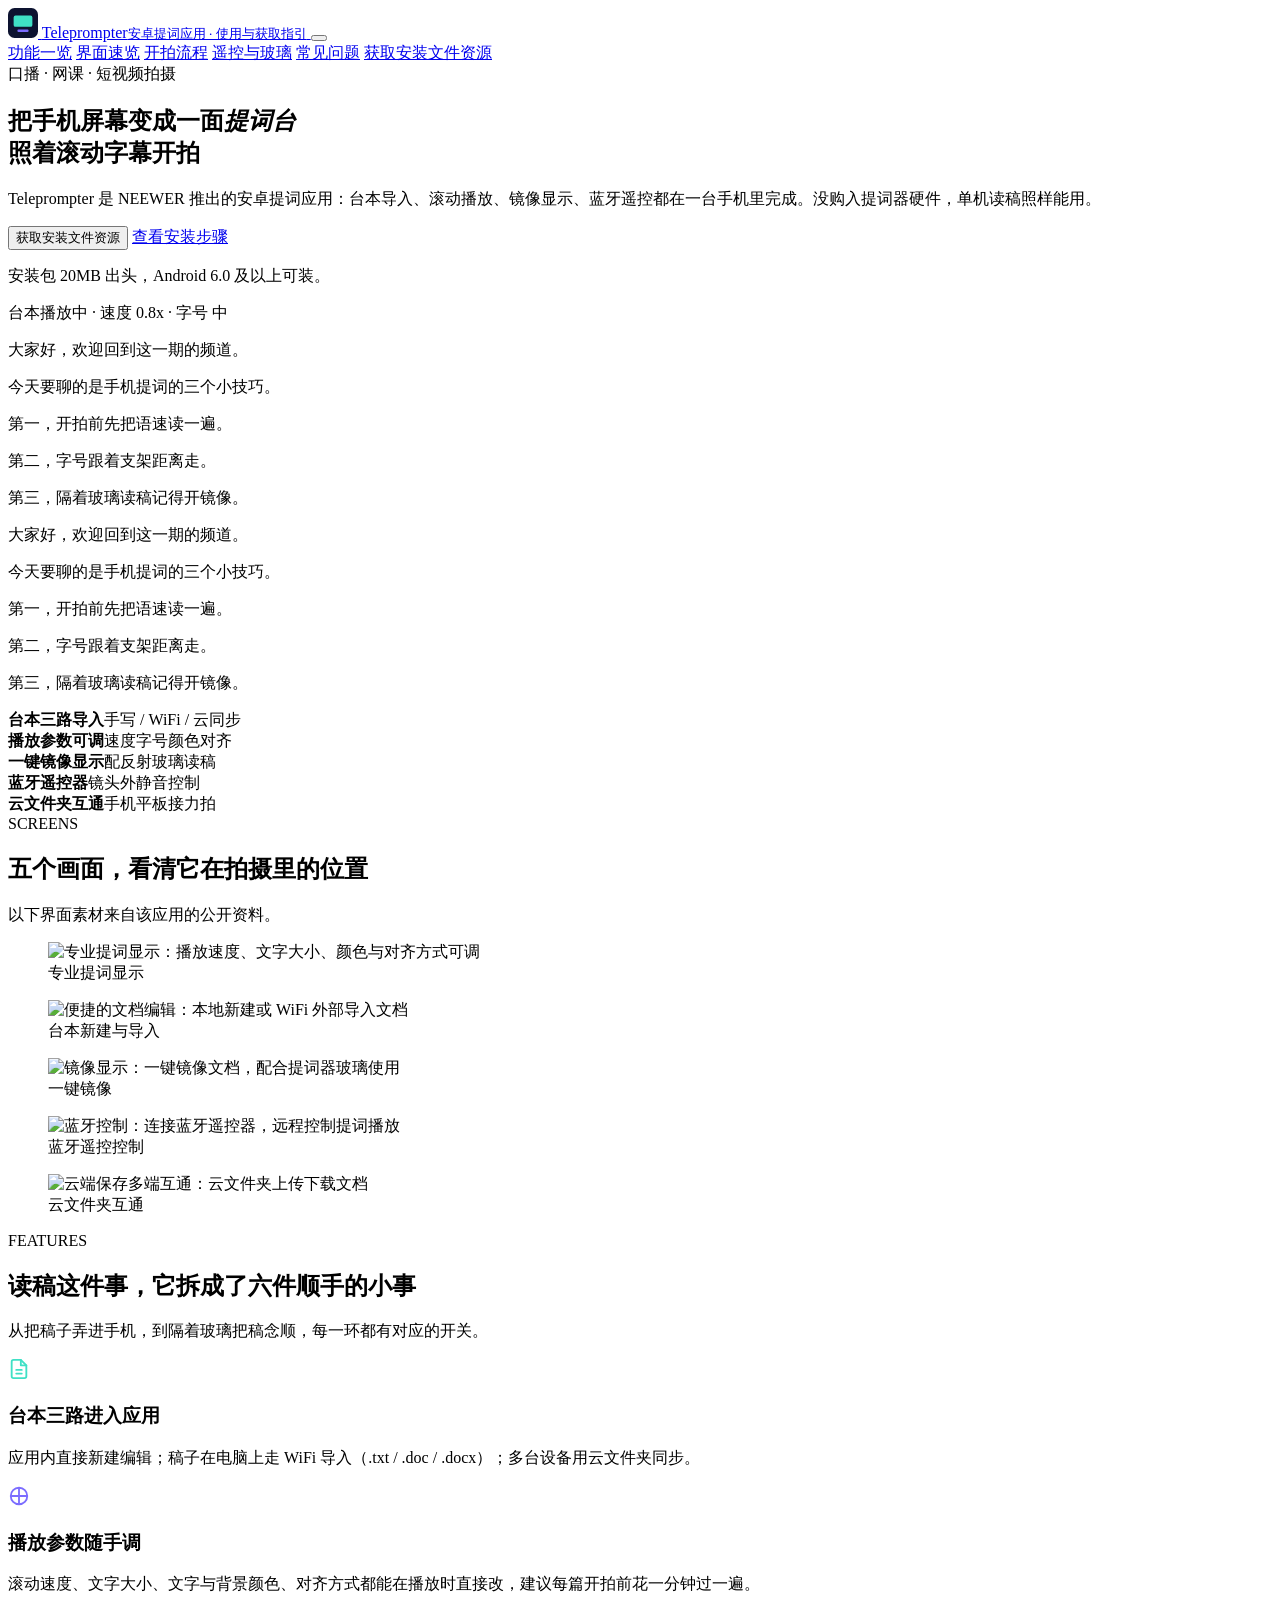
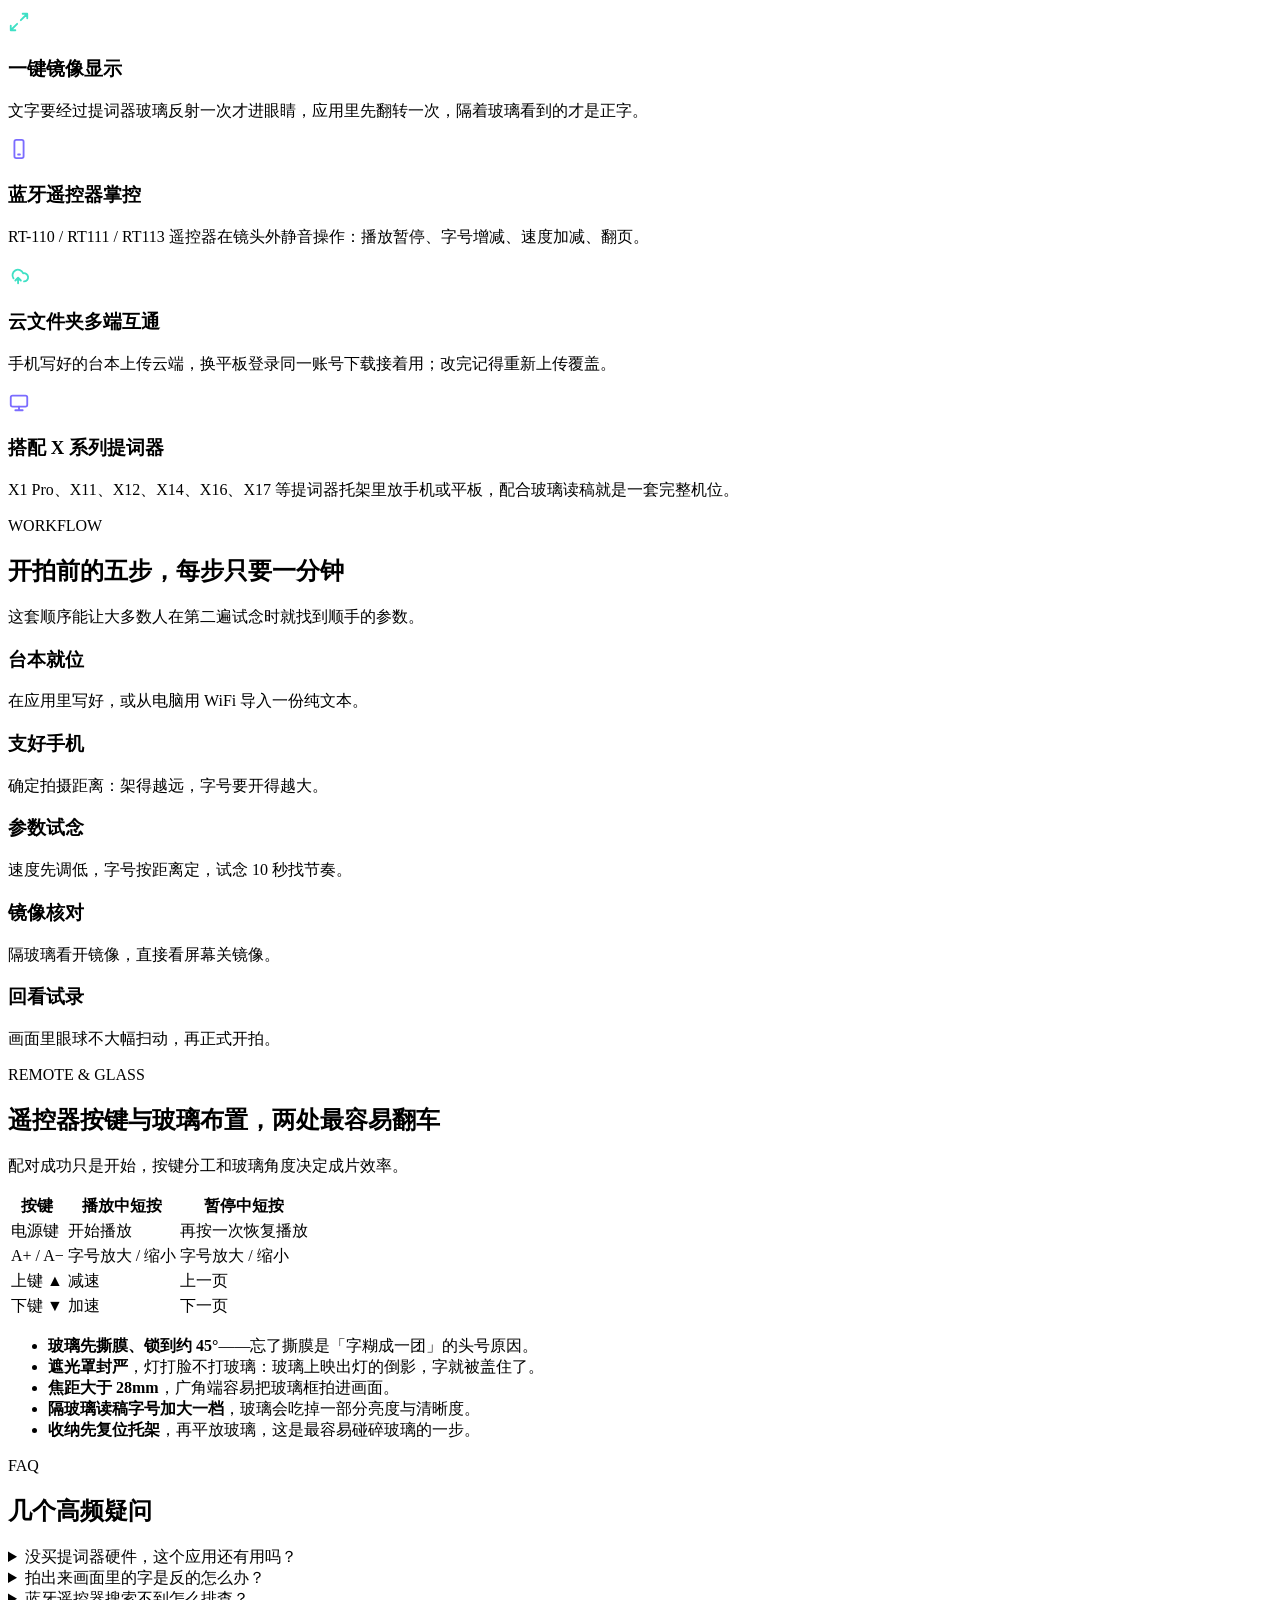
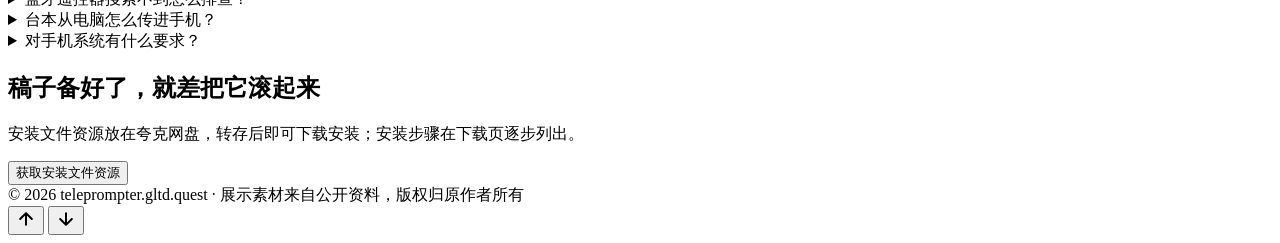
==== index.html @ 2be3fb60 "update" ====
<!DOCTYPE html>
<html lang="zh-CN">
<head>
<meta charset="UTF-8">
<meta name="viewport" content="width=device-width, initial-scale=1">
<title>Teleprompter 安卓提词应用：手机变提词台，照稿开拍不卡词</title>
<meta name="description" content="Teleprompter（NEEWER）安卓提词应用介绍：台本导入与编辑、滚动速度与字号调节、一键镜像、蓝牙遥控器控制，配合提词器玻璃拍摄口播视频，附安装文件资源获取入口。">
<link rel="icon" href="data:image/svg+xml,%3Csvg xmlns='http://www.w3.org/2000/svg' viewBox='0 0 64 64'%3E%3Crect width='64' height='64' rx='14' fill='%230d1330'/%3E%3Crect x='12' y='16' width='40' height='24' rx='4' fill='%233fe0c5'/%3E%3Crect x='20' y='46' width='24' height='5' rx='2.5' fill='%237b6cff'/%3E%3C/svg%3E">
<link rel="preconnect" href="https://fonts.googleapis.com">
<link rel="preconnect" href="https://fonts.gstatic.com" crossorigin>
<link href="https://fonts.googleapis.com/css2?family=Noto+Sans+SC:wght@400;500;700;900&display=swap" rel="stylesheet">
<link rel="stylesheet" href="assets/css/style.css">
</head>
<body>

<header class="site-header">
  <div class="header-in">
    <a class="brand" href="index.html">
      <svg width="30" height="30" viewBox="0 0 64 64" aria-hidden="true"><rect width="64" height="64" rx="14" fill="#0d1330"/><rect x="12" y="16" width="40" height="24" rx="4" fill="#3fe0c5"/><rect x="20" y="46" width="24" height="5" rx="2.5" fill="#7b6cff"/></svg>
      <span>Teleprompter<small>安卓提词应用 · 使用与获取指引</small></span>
    </a>
    <button class="nav-toggle" aria-label="展开导航" aria-expanded="false" aria-controls="nav-menu">
      <span></span><span></span><span></span>
    </button>
    <nav class="nav-menu" id="nav-menu">
      <a href="#features">功能一览</a>
      <a href="#shots">界面速览</a>
      <a href="#workflow">开拍流程</a>
      <a href="#remote">遥控与玻璃</a>
      <a href="#faq">常见问题</a>
      <a class="nav-cta" href="download.html" data-link="download">获取安装文件资源</a>
    </nav>
  </div>
</header>

<section class="hero">
  <div class="hero-in">
    <div>
      <span class="hero-tag">口播 · 网课 · 短视频拍摄</span>
      <h1>把手机屏幕变成一面<em>提词台</em><br>照着滚动字幕开拍</h1>
      <p class="lead">Teleprompter 是 NEEWER 推出的安卓提词应用：台本导入、滚动播放、镜像显示、蓝牙遥控都在一台手机里完成。没购入提词器硬件，单机读稿照样能用。</p>
      <div class="hero-actions">
        <button class="btn btn-primary" data-link="download">获取安装文件资源</button>
        <a class="btn btn-ghost" href="download.html">查看安装步骤</a>
      </div>
      <p class="hero-note">安装包 20MB 出头，Android 6.0 及以上可装。</p>
    </div>
    <div class="prompter" aria-hidden="true">
      <div class="prompter-bar"><span class="rec-dot"></span>台本播放中 · 速度 0.8x · 字号 中</div>
      <div class="prompter-view">
        <div class="prompter-lines">
          <p>大家好，欢迎回到这一期的频道。</p>
          <p class="on">今天要聊的是手机提词的三个小技巧。</p>
          <p>第一，开拍前先把语速读一遍。</p>
          <p>第二，字号跟着支架距离走。</p>
          <p>第三，隔着玻璃读稿记得开镜像。</p>
          <p>大家好，欢迎回到这一期的频道。</p>
          <p class="on">今天要聊的是手机提词的三个小技巧。</p>
          <p>第一，开拍前先把语速读一遍。</p>
          <p>第二，字号跟着支架距离走。</p>
          <p>第三，隔着玻璃读稿记得开镜像。</p>
        </div>
      </div>
    </div>
  </div>
</section>

<div class="quick">
  <div class="quick-in">
    <div class="quick-item"><b>台本三路导入</b>手写 / WiFi / 云同步</div>
    <div class="quick-item"><b>播放参数可调</b>速度字号颜色对齐</div>
    <div class="quick-item"><b>一键镜像显示</b>配反射玻璃读稿</div>
    <div class="quick-item"><b>蓝牙遥控器</b>镜头外静音控制</div>
    <div class="quick-item"><b>云文件夹互通</b>手机平板接力拍</div>
  </div>
</div>

<section class="block" id="shots">
  <div class="wrap">
    <div class="block-head">
      <span class="kicker">SCREENS</span>
      <h2>五个画面，看清它在拍摄里的位置</h2>
      <p>以下界面素材来自该应用的公开资料。</p>
    </div>
    <div class="shots">
      <figure class="shot">
        <img src="assets/img/shot-display.png" alt="专业提词显示：播放速度、文字大小、颜色与对齐方式可调" width="480" height="853" loading="lazy">
        <figcaption>专业提词显示</figcaption>
      </figure>
      <figure class="shot">
        <img src="assets/img/shot-editor.png" alt="便捷的文档编辑：本地新建或 WiFi 外部导入文档" width="480" height="853" loading="lazy">
        <figcaption>台本新建与导入</figcaption>
      </figure>
      <figure class="shot">
        <img src="assets/img/shot-mirror.png" alt="镜像显示：一键镜像文档，配合提词器玻璃使用" width="480" height="853" loading="lazy">
        <figcaption>一键镜像</figcaption>
      </figure>
      <figure class="shot">
        <img src="assets/img/shot-remote.png" alt="蓝牙控制：连接蓝牙遥控器，远程控制提词播放" width="480" height="853" loading="lazy">
        <figcaption>蓝牙遥控控制</figcaption>
      </figure>
      <figure class="shot">
        <img src="assets/img/shot-cloud.png" alt="云端保存多端互通：云文件夹上传下载文档" width="480" height="853" loading="lazy">
        <figcaption>云文件夹互通</figcaption>
      </figure>
    </div>
  </div>
</section>

<section class="block alt" id="features">
  <div class="wrap">
    <div class="block-head">
      <span class="kicker">FEATURES</span>
      <h2>读稿这件事，它拆成了六件顺手的小事</h2>
      <p>从把稿子弄进手机，到隔着玻璃把稿念顺，每一环都有对应的开关。</p>
    </div>
    <div class="cards">
      <div class="card">
        <div class="ico"><svg width="22" height="22" viewBox="0 0 24 24" fill="none" stroke="#3fe0c5" stroke-width="2" stroke-linecap="round" stroke-linejoin="round"><path d="M14 2H6a2 2 0 0 0-2 2v16a2 2 0 0 0 2 2h12a2 2 0 0 0 2-2V8z"/><path d="M14 2v6h6M9 13h6M9 17h6"/></svg></div>
        <h3>台本三路进入应用</h3>
        <p>应用内直接新建编辑；稿子在电脑上走 WiFi 导入（.txt / .doc / .docx）；多台设备用云文件夹同步。</p>
      </div>
      <div class="card violet">
        <div class="ico"><svg width="22" height="22" viewBox="0 0 24 24" fill="none" stroke="#7b6cff" stroke-width="2" stroke-linecap="round"><path d="M4 12h16M12 4v16"/><circle cx="12" cy="12" r="9"/></svg></div>
        <h3>播放参数随手调</h3>
        <p>滚动速度、文字大小、文字与背景颜色、对齐方式都能在播放时直接改，建议每篇开拍前花一分钟过一遍。</p>
      </div>
      <div class="card">
        <div class="ico"><svg width="22" height="22" viewBox="0 0 24 24" fill="none" stroke="#3fe0c5" stroke-width="2" stroke-linecap="round" stroke-linejoin="round"><path d="M16 3h5v5M21 3l-7 7M8 21H3v-5M3 21l7-7"/></svg></div>
        <h3>一键镜像显示</h3>
        <p>文字要经过提词器玻璃反射一次才进眼睛，应用里先翻转一次，隔着玻璃看到的才是正字。</p>
      </div>
      <div class="card violet">
        <div class="ico"><svg width="22" height="22" viewBox="0 0 24 24" fill="none" stroke="#7b6cff" stroke-width="2" stroke-linecap="round" stroke-linejoin="round"><rect x="7" y="2" width="10" height="20" rx="2"/><path d="M11 18h2"/></svg></div>
        <h3>蓝牙遥控器掌控</h3>
        <p>RT-110 / RT111 / RT113 遥控器在镜头外静音操作：播放暂停、字号增减、速度加减、翻页。</p>
      </div>
      <div class="card">
        <div class="ico"><svg width="22" height="22" viewBox="0 0 24 24" fill="none" stroke="#3fe0c5" stroke-width="2" stroke-linecap="round" stroke-linejoin="round"><path d="M17.5 19a4.5 4.5 0 1 0-1-8.9A6 6 0 1 0 6 15.7"/><path d="M8 19l3-3 3 3M11 16v6" transform="translate(0,-1)"/></svg></div>
        <h3>云文件夹多端互通</h3>
        <p>手机写好的台本上传云端，换平板登录同一账号下载接着用；改完记得重新上传覆盖。</p>
      </div>
      <div class="card violet">
        <div class="ico"><svg width="22" height="22" viewBox="0 0 24 24" fill="none" stroke="#7b6cff" stroke-width="2" stroke-linecap="round" stroke-linejoin="round"><rect x="3" y="5" width="18" height="12" rx="2"/><path d="M8 21h8M12 17v4"/></svg></div>
        <h3>搭配 X 系列提词器</h3>
        <p>X1 Pro、X11、X12、X14、X16、X17 等提词器托架里放手机或平板，配合玻璃读稿就是一套完整机位。</p>
      </div>
    </div>
  </div>
</section>

<section class="block" id="workflow">
  <div class="wrap">
    <div class="block-head">
      <span class="kicker">WORKFLOW</span>
      <h2>开拍前的五步，每步只要一分钟</h2>
      <p>这套顺序能让大多数人在第二遍试念时就找到顺手的参数。</p>
    </div>
    <div class="steps">
      <div class="step"><h3>台本就位</h3><p>在应用里写好，或从电脑用 WiFi 导入一份纯文本。</p></div>
      <div class="step"><h3>支好手机</h3><p>确定拍摄距离：架得越远，字号要开得越大。</p></div>
      <div class="step"><h3>参数试念</h3><p>速度先调低，字号按距离定，试念 10 秒找节奏。</p></div>
      <div class="step"><h3>镜像核对</h3><p>隔玻璃看开镜像，直接看屏幕关镜像。</p></div>
      <div class="step"><h3>回看试录</h3><p>画面里眼球不大幅扫动，再正式开拍。</p></div>
    </div>
  </div>
</section>

<section class="block alt" id="remote">
  <div class="wrap">
    <div class="block-head">
      <span class="kicker">REMOTE &amp; GLASS</span>
      <h2>遥控器按键与玻璃布置，两处最容易翻车</h2>
      <p>配对成功只是开始，按键分工和玻璃角度决定成片效率。</p>
    </div>
    <div class="split">
      <div class="tbl-wrap">
        <table class="tbl">
          <thead><tr><th>按键</th><th>播放中短按</th><th>暂停中短按</th></tr></thead>
          <tbody>
            <tr><td>电源键</td><td>开始播放</td><td>再按一次恢复播放</td></tr>
            <tr><td>A+ / A−</td><td>字号放大 / 缩小</td><td>字号放大 / 缩小</td></tr>
            <tr><td>上键 ▲</td><td>减速</td><td>上一页</td></tr>
            <tr><td>下键 ▼</td><td>加速</td><td>下一页</td></tr>
          </tbody>
        </table>
      </div>
      <ul class="glass">
        <li><b>玻璃先撕膜、锁到约 45°</b>——忘了撕膜是「字糊成一团」的头号原因。</li>
        <li><b>遮光罩封严</b>，灯打脸不打玻璃：玻璃上映出灯的倒影，字就被盖住了。</li>
        <li><b>焦距大于 28mm</b>，广角端容易把玻璃框拍进画面。</li>
        <li><b>隔玻璃读稿字号加大一档</b>，玻璃会吃掉一部分亮度与清晰度。</li>
        <li><b>收纳先复位托架</b>，再平放玻璃，这是最容易碰碎玻璃的一步。</li>
      </ul>
    </div>
  </div>
</section>

<section class="block" id="faq">
  <div class="wrap">
    <div class="block-head">
      <span class="kicker">FAQ</span>
      <h2>几个高频疑问</h2>
    </div>
    <div class="faq">
      <details>
        <summary>没买提词器硬件，这个应用还有用吗？</summary>
        <p>有。把手机架在摄像头旁边直接看屏幕读稿即可，镜像保持关闭；台本编辑、播放参数、蓝牙遥控这些功能单机都能用。</p>
      </details>
      <details>
        <summary>拍出来画面里的字是反的怎么办？</summary>
        <p>先检查镜像开关：隔着提词器玻璃看稿要开镜像，直接看屏幕读稿要关。两者对上，字的方向就正了。</p>
      </details>
      <details>
        <summary>蓝牙遥控器搜索不到怎么排查？</summary>
        <p>按顺序来：确认遥控器有电且指示灯在闪、手机蓝牙已开、定位服务也打开（部分机型的蓝牙扫描依赖它）、两端重启一次。还不行就换一条配对路径：原来在系统蓝牙配的改到应用内连接，反之亦然。</p>
      </details>
      <details>
        <summary>台本从电脑怎么传进手机？</summary>
        <p>手机和电脑连同一个 WiFi，在应用里走 WiFi 导入。传之前把稿子存成 .txt 纯文本最稳，带复杂排版的格式可能乱码或丢格式。</p>
      </details>
      <details>
        <summary>对手机系统有什么要求？</summary>
        <p>这里提供的安装文件为 1.3.6 版本，Android 6.0 及以上可安装；安装包 20MB 出头，占用很小。</p>
      </details>
    </div>
  </div>
</section>

<section class="block cta">
  <div class="wrap">
    <h2>稿子备好了，就差把它滚起来</h2>
    <p>安装文件资源放在夸克网盘，转存后即可下载安装；安装步骤在下载页逐步列出。</p>
    <button class="btn btn-primary" data-link="download">获取安装文件资源</button>
  </div>
</section>

<footer class="site-footer">
  <div class="footer-in">
    <span>© 2026 teleprompter.gltd.quest · 展示素材来自公开资料，版权归原作者所有</span>
  </div>
</footer>

<div class="fabs">
  <button class="fab fab-top" aria-label="返回顶部"><svg width="20" height="20" viewBox="0 0 24 24" fill="none" stroke="currentColor" stroke-width="2.4" stroke-linecap="round" stroke-linejoin="round"><path d="M12 19V5M5 12l7-7 7 7"/></svg></button>
  <button class="fab fab-dl" data-link="download" aria-label="获取安装文件资源"><svg width="20" height="20" viewBox="0 0 24 24" fill="none" stroke="currentColor" stroke-width="2.4" stroke-linecap="round" stroke-linejoin="round"><path d="M12 5v14M19 12l-7 7-7-7"/></svg></button>
</div>

<script src="assets/js/links.js"></script>
<script src="assets/js/main.js"></script>
</body>
</html>
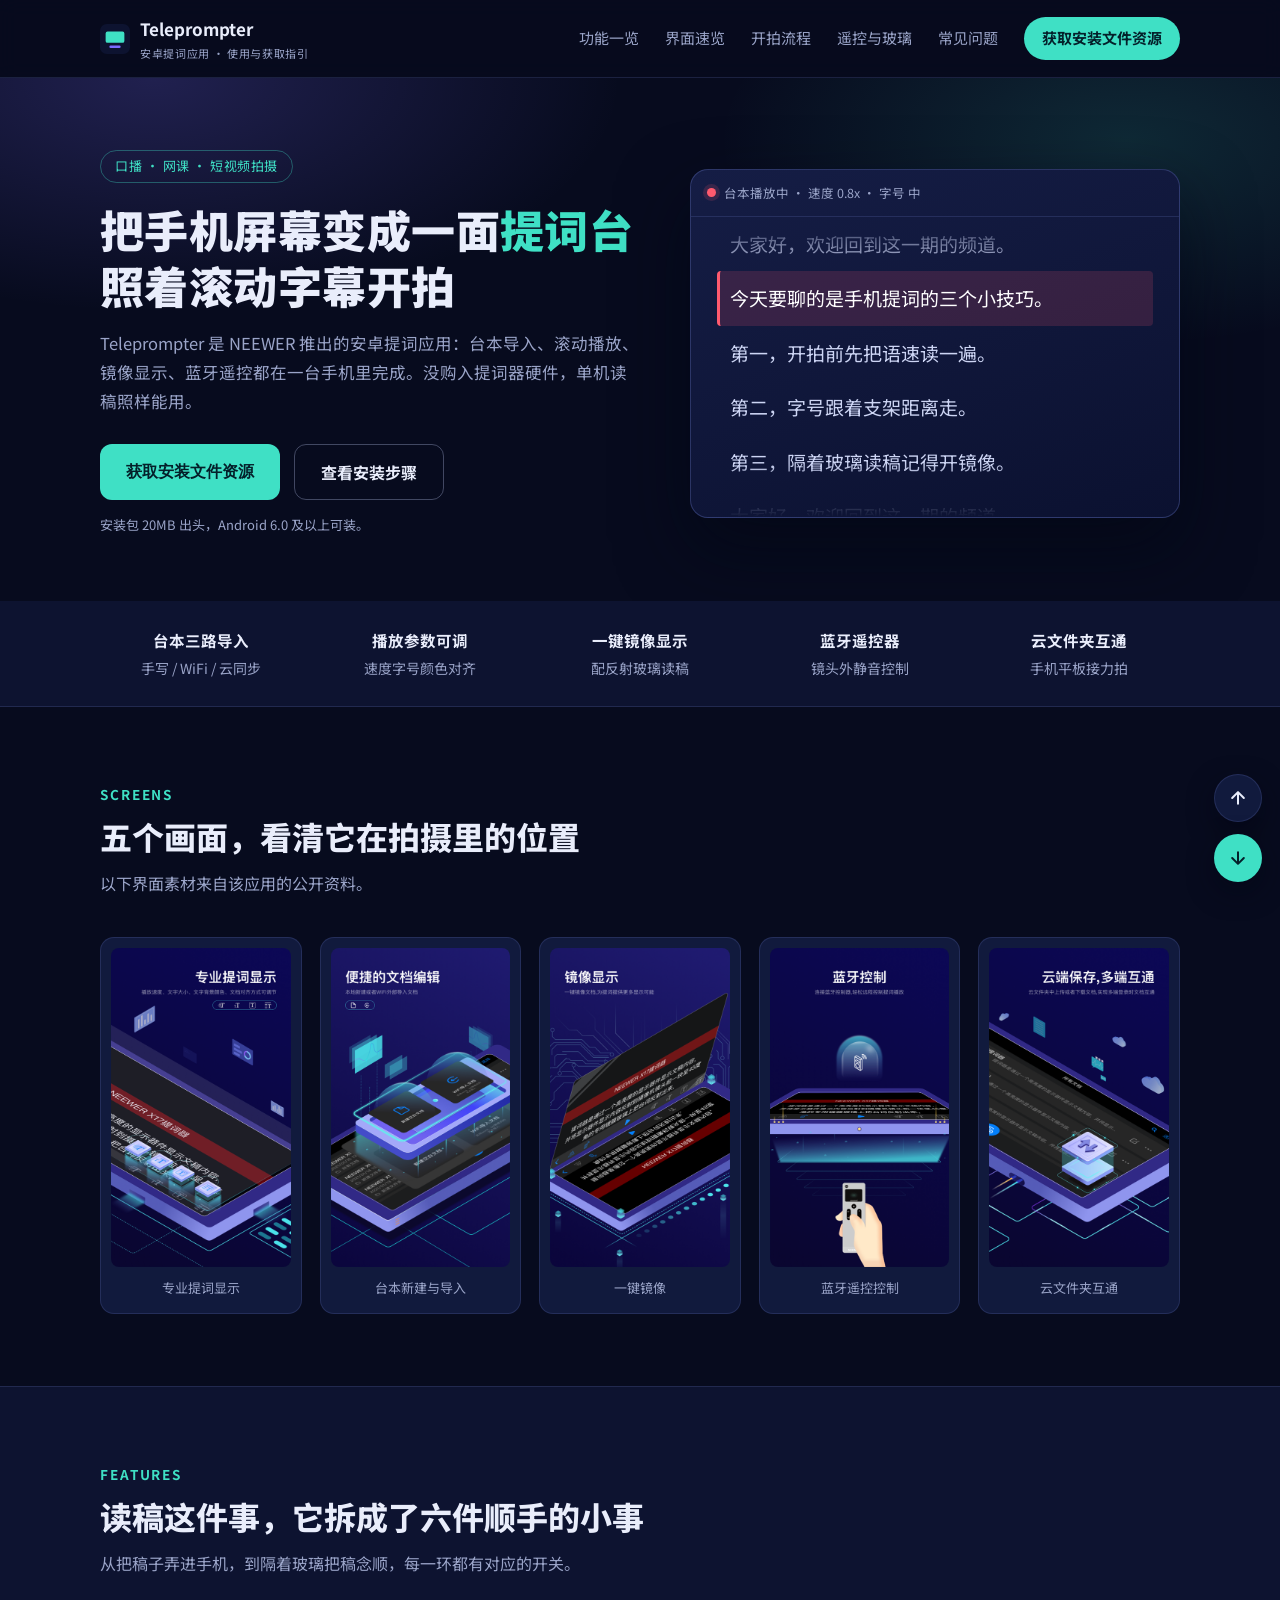
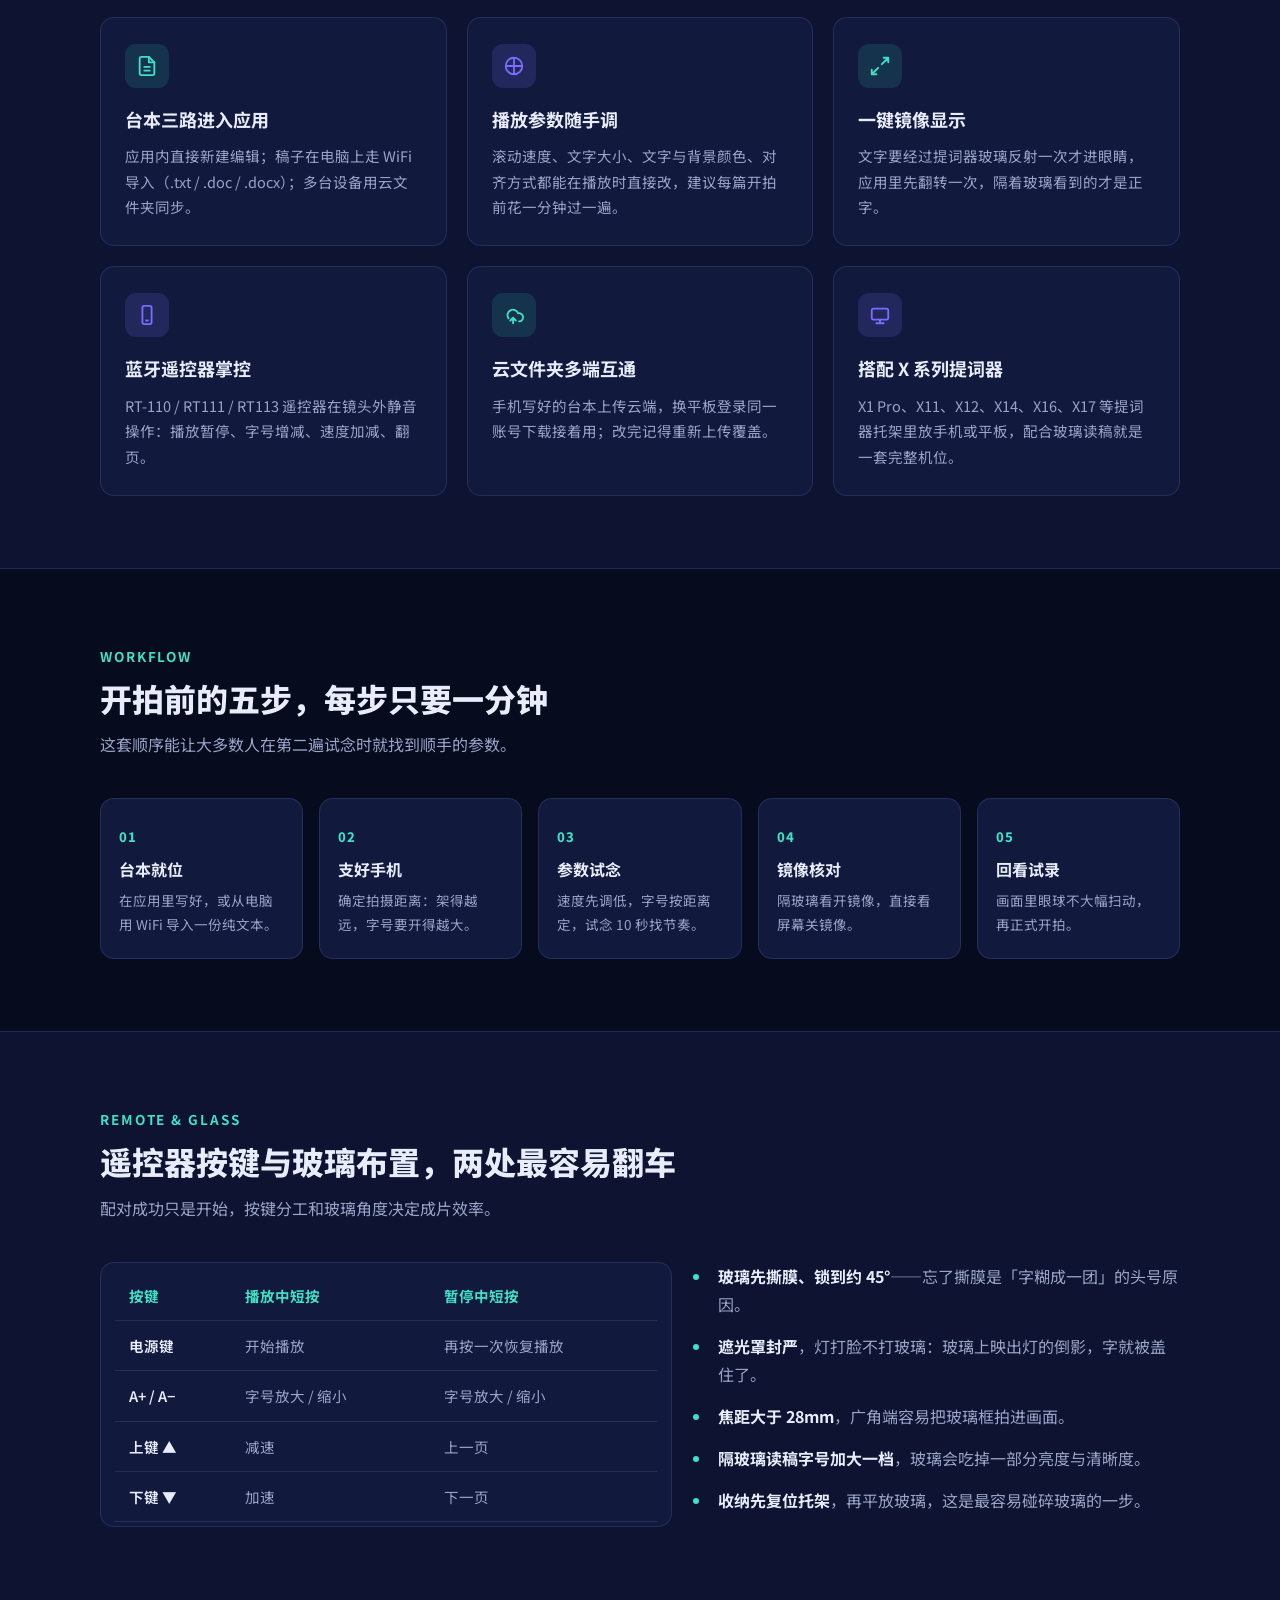
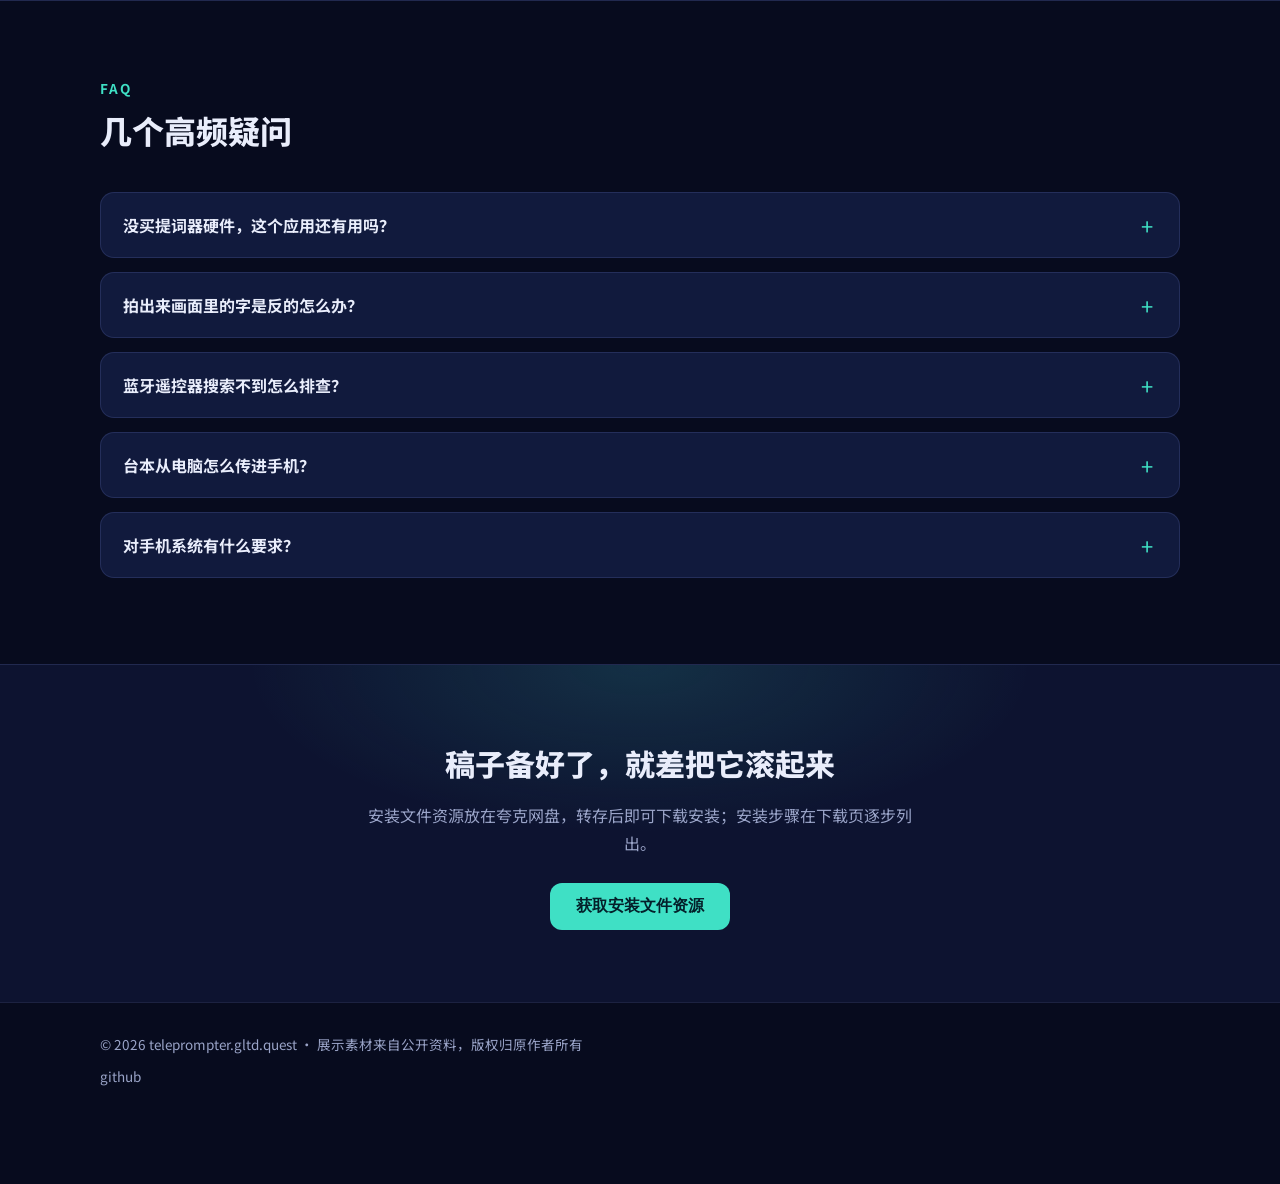
==== commit 0184720f: "update" ====
--- a/index.html
+++ b/index.html
@@ -238,6 +238,7 @@
 <footer class="site-footer">
   <div class="footer-in">
     <span>© 2026 teleprompter.gltd.quest · 展示素材来自公开资料，版权归原作者所有</span>
+    <span><a href="https://github.com/alipymanbu/teleprompter.gltd.quest" rel="noopener">github</a></span>
   </div>
 </footer>
 
--- a/assets/css/style.css
+++ b/assets/css/style.css
@@ -0,0 +1,507 @@
+/* Teleprompter 安卓提词应用 · 第三方介绍站
+   主题：暗色演播室 —— 深夜蓝底 + 提词青 + 品红高亮行（呼应提词器玻璃上的字） */
+:root {
+  --bg: #070b1e;
+  --bg-soft: #0d1330;
+  --panel: #111a3d;
+  --line: rgba(122, 140, 220, 0.18);
+  --text: #e9edfb;
+  --muted: #9aa4c8;
+  --accent: #3fe0c5;
+  --accent-2: #7b6cff;
+  --hot: #ff5a6e;
+  --radius: 14px;
+  --maxw: 1120px;
+}
+
+* { margin: 0; padding: 0; box-sizing: border-box; }
+
+html { scroll-behavior: smooth; }
+
+body {
+  font-family: "Noto Sans SC", "PingFang SC", "Microsoft YaHei", system-ui, sans-serif;
+  background: var(--bg);
+  color: var(--text);
+  line-height: 1.75;
+  -webkit-font-smoothing: antialiased;
+}
+
+img { max-width: 100%; height: auto; display: block; }
+
+a { color: var(--accent); text-decoration: none; }
+a:hover { text-decoration: underline; }
+
+.wrap { max-width: var(--maxw); margin: 0 auto; padding: 0 20px; }
+
+/* ---------- 顶部导航 ---------- */
+.site-header {
+  position: sticky;
+  top: 0;
+  z-index: 50;
+  background: rgba(7, 11, 30, 0.86);
+  backdrop-filter: blur(10px);
+  border-bottom: 1px solid var(--line);
+}
+.header-in {
+  max-width: var(--maxw);
+  margin: 0 auto;
+  padding: 14px 20px;
+  display: flex;
+  align-items: center;
+  justify-content: space-between;
+  gap: 16px;
+}
+.brand {
+  display: flex;
+  align-items: center;
+  gap: 10px;
+  font-weight: 700;
+  font-size: 17px;
+  color: var(--text);
+}
+.brand:hover { text-decoration: none; }
+.brand svg { flex: none; }
+.brand small {
+  display: block;
+  font-size: 11px;
+  font-weight: 400;
+  color: var(--muted);
+  letter-spacing: 0.06em;
+}
+.nav-menu { display: flex; align-items: center; gap: 26px; }
+.nav-menu a { color: var(--muted); font-size: 15px; }
+.nav-menu a:hover { color: var(--text); text-decoration: none; }
+.nav-cta {
+  padding: 8px 18px;
+  border-radius: 999px;
+  background: var(--accent);
+  color: #04202a !important;
+  font-weight: 700;
+}
+.nav-cta:hover { filter: brightness(1.08); text-decoration: none; }
+.nav-toggle {
+  display: none;
+  flex-direction: column;
+  gap: 5px;
+  background: none;
+  border: 0;
+  padding: 8px;
+  cursor: pointer;
+}
+.nav-toggle span {
+  width: 22px;
+  height: 2px;
+  background: var(--text);
+  border-radius: 2px;
+  transition: transform 0.25s, opacity 0.25s;
+}
+
+/* ---------- 首屏 ---------- */
+.hero {
+  position: relative;
+  overflow: hidden;
+  padding: 72px 0 64px;
+  background:
+    radial-gradient(720px 360px at 12% 0%, rgba(123, 108, 255, 0.22), transparent 65%),
+    radial-gradient(680px 340px at 88% 12%, rgba(63, 224, 197, 0.14), transparent 60%),
+    var(--bg);
+}
+.hero-in {
+  max-width: var(--maxw);
+  margin: 0 auto;
+  padding: 0 20px;
+  display: grid;
+  grid-template-columns: 1.05fr 0.95fr;
+  gap: 48px;
+  align-items: center;
+}
+.hero-tag {
+  display: inline-flex;
+  align-items: center;
+  gap: 8px;
+  font-size: 13px;
+  color: var(--accent);
+  border: 1px solid rgba(63, 224, 197, 0.35);
+  border-radius: 999px;
+  padding: 4px 14px;
+  margin-bottom: 18px;
+  letter-spacing: 0.04em;
+}
+.hero h1 {
+  font-size: clamp(30px, 4.4vw, 44px);
+  line-height: 1.28;
+  font-weight: 900;
+  letter-spacing: 0.01em;
+}
+.hero h1 em { font-style: normal; color: var(--accent); }
+.hero p.lead {
+  margin-top: 16px;
+  color: var(--muted);
+  font-size: 16.5px;
+  max-width: 34em;
+}
+.hero-actions { margin-top: 28px; display: flex; flex-wrap: wrap; gap: 14px; }
+
+.btn {
+  display: inline-flex;
+  align-items: center;
+  gap: 8px;
+  padding: 13px 26px;
+  border-radius: 12px;
+  font-size: 16px;
+  font-weight: 700;
+  cursor: pointer;
+  border: 0;
+}
+.btn:hover { text-decoration: none; }
+.btn-primary { background: var(--accent); color: #04202a; }
+.btn-primary:hover { filter: brightness(1.08); }
+.btn-ghost {
+  background: transparent;
+  color: var(--text);
+  border: 1px solid rgba(154, 164, 200, 0.4);
+}
+.btn-ghost:hover { border-color: var(--accent); color: var(--accent); }
+
+.hero-note { margin-top: 14px; font-size: 13px; color: var(--muted); }
+
+/* 提词窗 mock */
+.prompter {
+  background: linear-gradient(160deg, #151d45, #0b1130);
+  border: 1px solid rgba(123, 140, 230, 0.28);
+  border-radius: 18px;
+  box-shadow: 0 30px 70px rgba(3, 6, 20, 0.6);
+  overflow: hidden;
+}
+.prompter-bar {
+  display: flex;
+  align-items: center;
+  gap: 8px;
+  padding: 12px 16px;
+  border-bottom: 1px solid var(--line);
+  font-size: 12.5px;
+  color: var(--muted);
+}
+.rec-dot {
+  width: 9px; height: 9px; border-radius: 50%;
+  background: var(--hot);
+  box-shadow: 0 0 0 4px rgba(255, 90, 110, 0.15);
+}
+.prompter-view {
+  position: relative;
+  height: 300px;
+  overflow: hidden;
+  -webkit-mask-image: linear-gradient(transparent, #000 18%, #000 82%, transparent);
+  mask-image: linear-gradient(transparent, #000 18%, #000 82%, transparent);
+}
+.prompter-lines { padding: 0 26px; will-change: transform; }
+.prompter-lines p {
+  padding: 12px 10px;
+  font-size: 19px;
+  line-height: 1.6;
+  color: #cdd5f4;
+  border-left: 3px solid transparent;
+}
+.prompter-lines p.on {
+  color: #fff;
+  background: rgba(255, 90, 110, 0.16);
+  border-left-color: var(--hot);
+  border-radius: 4px;
+}
+@media (prefers-reduced-motion: no-preference) {
+  .prompter-lines { animation: cue-scroll 18s linear infinite; }
+  @keyframes cue-scroll {
+    from { transform: translateY(0); }
+    to { transform: translateY(-50%); }
+  }
+}
+
+/* ---------- 速览条 ---------- */
+.quick { border-bottom: 1px solid var(--line); background: var(--bg-soft); }
+.quick-in {
+  max-width: var(--maxw);
+  margin: 0 auto;
+  padding: 26px 20px;
+  display: grid;
+  grid-template-columns: repeat(5, 1fr);
+  gap: 18px;
+}
+.quick-item { text-align: center; font-size: 14px; color: var(--muted); }
+.quick-item b {
+  display: block;
+  color: var(--text);
+  font-size: 15.5px;
+  margin-bottom: 2px;
+}
+
+/* ---------- 区块通用 ---------- */
+section.block { padding: 72px 0; }
+.block-head { max-width: 640px; margin-bottom: 40px; }
+.block-head .kicker {
+  color: var(--accent);
+  font-size: 13.5px;
+  letter-spacing: 0.14em;
+  font-weight: 700;
+}
+.block-head h2 {
+  font-size: clamp(24px, 3vw, 32px);
+  line-height: 1.35;
+  margin-top: 8px;
+  font-weight: 800;
+}
+.block-head p { color: var(--muted); margin-top: 10px; }
+.alt { background: var(--bg-soft); border-top: 1px solid var(--line); border-bottom: 1px solid var(--line); }
+
+/* ---------- 截图 ---------- */
+.shots {
+  display: grid;
+  grid-template-columns: repeat(5, 1fr);
+  gap: 18px;
+}
+.shot {
+  background: var(--panel);
+  border: 1px solid var(--line);
+  border-radius: var(--radius);
+  padding: 10px;
+}
+.shot img { border-radius: 8px; width: 100%; }
+.shot figcaption {
+  text-align: center;
+  font-size: 13px;
+  color: var(--muted);
+  padding: 10px 2px 4px;
+}
+
+/* ---------- 功能卡片 ---------- */
+.cards { display: grid; grid-template-columns: repeat(3, 1fr); gap: 20px; }
+.card {
+  background: var(--panel);
+  border: 1px solid var(--line);
+  border-radius: var(--radius);
+  padding: 26px 24px;
+}
+.card .ico {
+  width: 44px; height: 44px;
+  border-radius: 11px;
+  display: flex;
+  align-items: center;
+  justify-content: center;
+  background: rgba(63, 224, 197, 0.12);
+  margin-bottom: 16px;
+}
+.card.violet .ico { background: rgba(123, 108, 255, 0.16); }
+.card h3 { font-size: 18px; margin-bottom: 8px; }
+.card p { color: var(--muted); font-size: 14.5px; }
+
+/* ---------- 开拍流程 ---------- */
+.steps { display: grid; grid-template-columns: repeat(5, 1fr); gap: 16px; counter-reset: step; }
+.step {
+  background: var(--panel);
+  border: 1px solid var(--line);
+  border-radius: var(--radius);
+  padding: 22px 18px;
+  position: relative;
+}
+.step::before {
+  counter-increment: step;
+  content: counter(step, decimal-leading-zero);
+  font-size: 13px;
+  font-weight: 800;
+  color: var(--accent);
+  letter-spacing: 0.08em;
+}
+.step h3 { font-size: 16px; margin: 6px 0 6px; }
+.step p { font-size: 13.5px; color: var(--muted); }
+
+/* ---------- 遥控器表格 / 玻璃要点 ---------- */
+.split { display: grid; grid-template-columns: 1.1fr 0.9fr; gap: 40px; align-items: start; }
+.tbl { width: 100%; border-collapse: collapse; font-size: 14.5px; }
+.tbl th, .tbl td {
+  text-align: left;
+  padding: 12px 14px;
+  border-bottom: 1px solid var(--line);
+}
+.tbl th { color: var(--accent); font-weight: 700; }
+.tbl td { color: var(--muted); }
+.tbl td:first-child { color: var(--text); font-weight: 600; }
+.tbl-wrap {
+  background: var(--panel);
+  border: 1px solid var(--line);
+  border-radius: var(--radius);
+  padding: 8px 14px 4px;
+  overflow-x: auto;
+}
+.glass li { margin: 0 0 14px; color: var(--muted); padding-left: 6px; }
+.glass li::marker { color: var(--accent); }
+.glass b { color: var(--text); }
+
+/* ---------- FAQ ---------- */
+.faq details {
+  background: var(--panel);
+  border: 1px solid var(--line);
+  border-radius: var(--radius);
+  padding: 4px 22px;
+  margin-bottom: 14px;
+}
+.faq summary {
+  cursor: pointer;
+  font-weight: 700;
+  font-size: 16px;
+  padding: 14px 0;
+  list-style: none;
+  position: relative;
+  padding-right: 30px;
+}
+.faq summary::-webkit-details-marker { display: none; }
+.faq summary::after {
+  content: "+";
+  position: absolute;
+  right: 4px;
+  top: 50%;
+  transform: translateY(-50%);
+  color: var(--accent);
+  font-size: 22px;
+  font-weight: 400;
+}
+.faq details[open] summary::after { content: "–"; }
+.faq details p { color: var(--muted); font-size: 14.5px; padding-bottom: 16px; }
+
+/* ---------- CTA 区 ---------- */
+.cta {
+  text-align: center;
+  background:
+    radial-gradient(560px 240px at 50% 0%, rgba(63, 224, 197, 0.14), transparent 70%),
+    var(--bg-soft);
+  border-top: 1px solid var(--line);
+}
+.cta h2 { font-size: clamp(22px, 3vw, 30px); font-weight: 800; }
+.cta p { color: var(--muted); margin: 12px auto 26px; max-width: 34em; }
+
+/* ---------- 下载页步骤 ---------- */
+.dl-steps { display: grid; gap: 18px; max-width: 760px; margin: 0 auto; }
+.dl-step {
+  display: flex;
+  gap: 18px;
+  background: var(--panel);
+  border: 1px solid var(--line);
+  border-radius: var(--radius);
+  padding: 22px 24px;
+}
+.dl-step .num {
+  flex: none;
+  width: 40px; height: 40px;
+  border-radius: 50%;
+  background: rgba(63, 224, 197, 0.14);
+  color: var(--accent);
+  font-weight: 800;
+  font-size: 17px;
+  display: flex;
+  align-items: center;
+  justify-content: center;
+}
+.dl-step h3 { font-size: 17px; margin-bottom: 4px; }
+.dl-step p { color: var(--muted); font-size: 14.5px; }
+
+/* ---------- 页脚 ---------- */
+.site-footer {
+  border-top: 1px solid var(--line);
+  background: var(--bg);
+  padding: 30px 0 96px;
+  font-size: 13.5px;
+  color: var(--muted);
+}
+.footer-in {
+  max-width: var(--maxw);
+  margin: 0 auto;
+  padding: 0 20px;
+  display: flex;
+  flex-direction: column;
+  gap: 8px;
+}
+.footer-in a { color: var(--muted); }
+.footer-in a:hover { color: var(--accent); }
+
+/* ---------- 浮动按钮 ---------- */
+.fabs {
+  position: fixed;
+  right: 18px;
+  bottom: 18px;
+  display: flex;
+  flex-direction: column;
+  gap: 12px;
+  z-index: 60;
+}
+.fab {
+  width: 48px; height: 48px;
+  border-radius: 50%;
+  border: 0;
+  display: flex;
+  align-items: center;
+  justify-content: center;
+  cursor: pointer;
+  box-shadow: 0 10px 26px rgba(3, 6, 20, 0.5);
+}
+.fab-top {
+  background: var(--panel);
+  color: var(--text);
+  border: 1px solid var(--line);
+  opacity: 0;
+  pointer-events: none;
+  transition: opacity 0.25s;
+}
+.fab-top.is-visible { opacity: 1; pointer-events: auto; }
+.fab-dl { background: var(--accent); color: #04202a; }
+.fab:hover { filter: brightness(1.1); }
+
+/* ---------- 响应式 ---------- */
+@media (max-width: 980px) {
+  .hero-in { grid-template-columns: 1fr; gap: 36px; }
+  .cards { grid-template-columns: repeat(2, 1fr); }
+  .steps { grid-template-columns: repeat(2, 1fr); }
+  .quick-in { grid-template-columns: repeat(3, 1fr); }
+  .split { grid-template-columns: 1fr; }
+  .shots {
+    grid-template-columns: none;
+    grid-auto-flow: column;
+    grid-auto-columns: 44%;
+    overflow-x: auto;
+    padding-bottom: 10px;
+  }
+}
+@media (max-width: 640px) {
+  .nav-toggle { display: flex; }
+  .nav-menu {
+    display: none;
+    position: absolute;
+    top: 100%;
+    left: 0;
+    right: 0;
+    flex-direction: column;
+    align-items: stretch;
+    gap: 0;
+    background: var(--bg-soft);
+    border-bottom: 1px solid var(--line);
+  }
+  .nav-menu.is-open { display: flex; }
+  .nav-menu a {
+    padding: 14px 20px;
+    border-top: 1px solid var(--line);
+    font-size: 15px;
+  }
+  .nav-menu .nav-cta {
+    margin: 12px 20px 16px;
+    padding: 10px 18px;
+    text-align: center;
+    border-top: 0;
+  }
+  .hero { padding: 48px 0 52px; }
+  .cards, .steps, .quick-in { grid-template-columns: 1fr; }
+  .quick-item { text-align: left; }
+  .shots { grid-auto-columns: 62%; }
+  .block { padding: 52px 0; }
+}
+
+@media (prefers-reduced-motion: reduce) {
+  html { scroll-behavior: auto; }
+  * { transition: none !important; animation: none !important; }
+}
